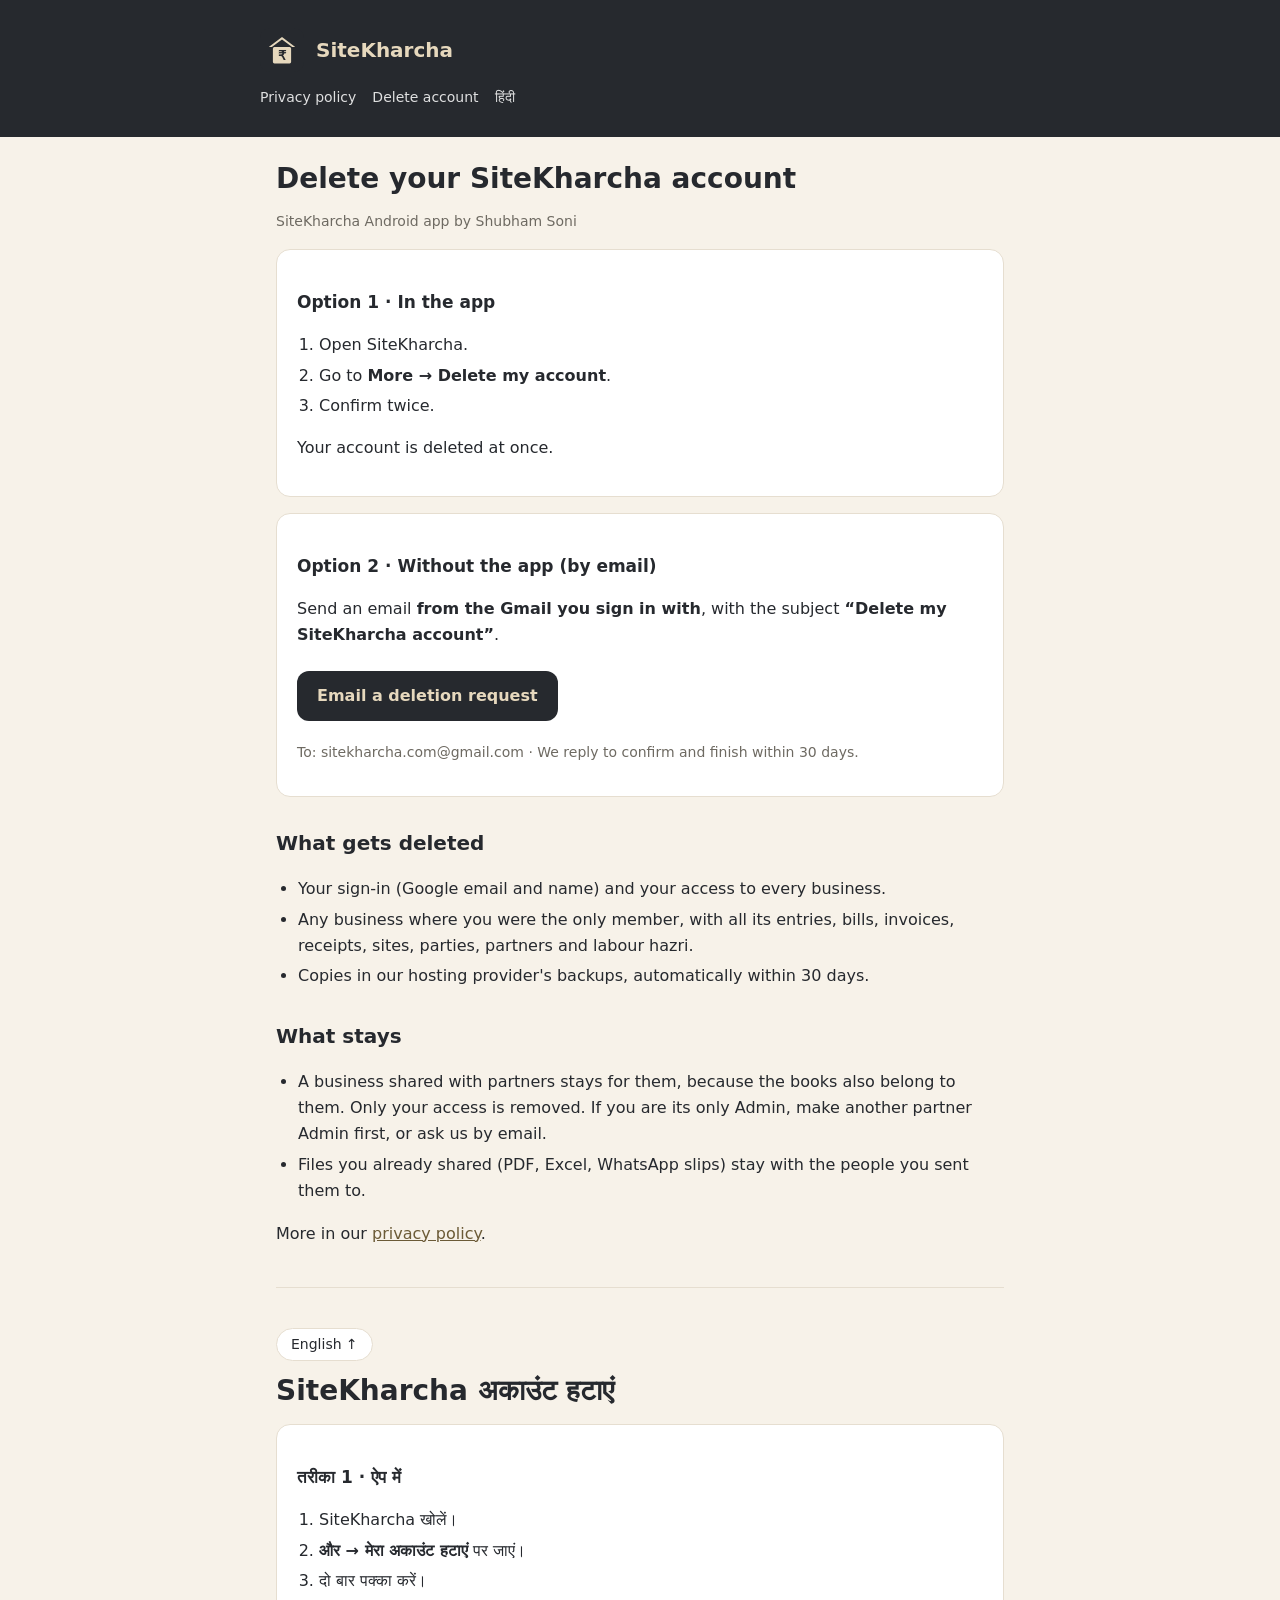
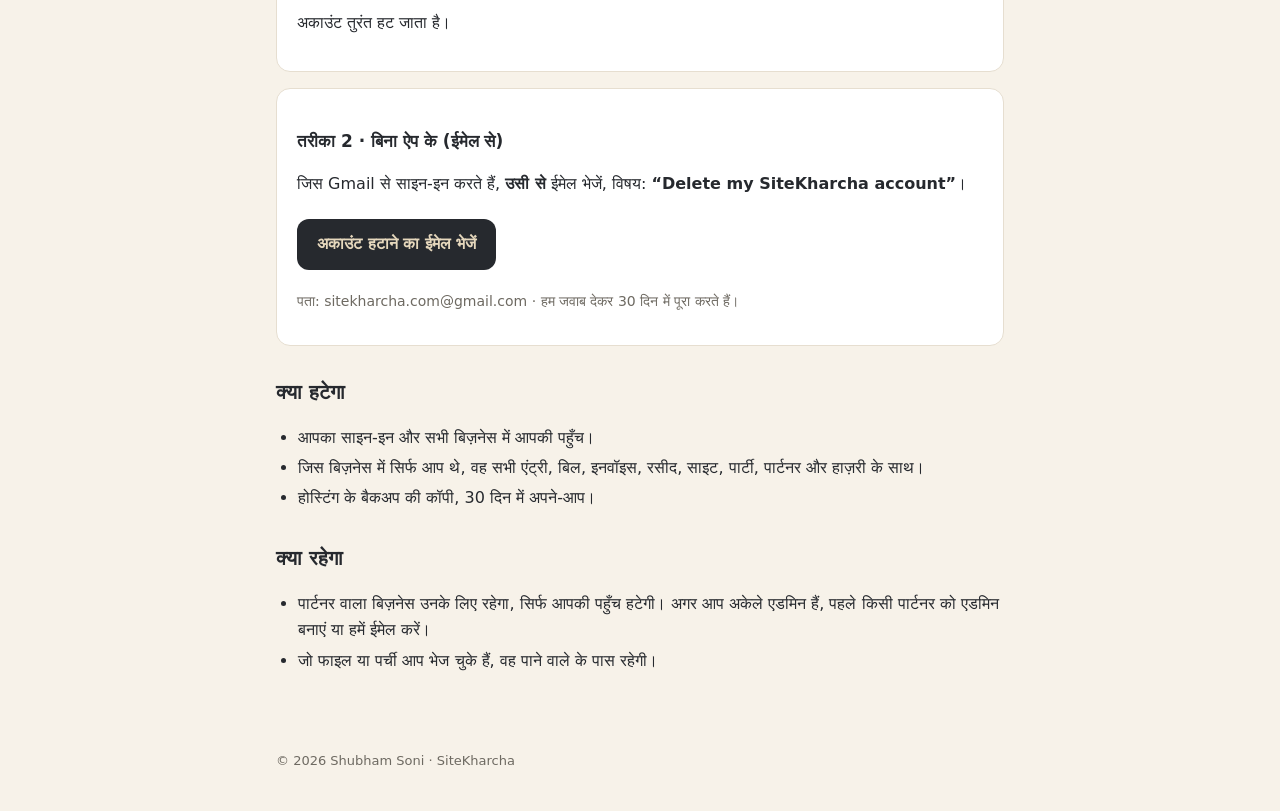
==== delete-account.html @ 2e1b4471 "SiteKharcha website: home, privacy policy, account deletion Co-Authored-By: Claude Opus 5.5 <noreply" ====
<!doctype html>
<html lang="en"><head><meta charset="utf-8"><meta name="viewport" content="width=device-width,initial-scale=1">
<title>Delete your SiteKharcha account</title><link rel="icon" href="icon.svg"><link rel="stylesheet" href="style.css"></head>
<body>
<header><div class="w"><a href="index.html"><img src="icon.svg" alt="">SiteKharcha</a>
<nav><a href="privacy.html">Privacy policy</a><a href="delete-account.html">Delete account</a><a href="#hindi">हिंदी</a></nav></div></header>
<main>
<h1>Delete your SiteKharcha account</h1>
<p class="mute">SiteKharcha Android app by Shubham Soni</p>

<div class="card">
<h3>Option 1 · In the app</h3>
<ol><li>Open SiteKharcha.</li><li>Go to <b>More → Delete my account</b>.</li><li>Confirm twice.</li></ol>
<p>Your account is deleted at once.</p>
</div>

<div class="card">
<h3>Option 2 · Without the app (by email)</h3>
<p>Send an email <b>from the Gmail you sign in with</b>, with the subject <b>“Delete my SiteKharcha account”</b>.</p>
<a class="btn" href="mailto:sitekharcha.com@gmail.com?subject=Delete%20my%20SiteKharcha%20account&body=Please%20delete%20my%20SiteKharcha%20account%20and%20data.">Email a deletion request</a>
<p class="mute">To: sitekharcha.com@gmail.com · We reply to confirm and finish within 30 days.</p>
</div>

<h2>What gets deleted</h2>
<ul>
<li>Your sign-in (Google email and name) and your access to every business.</li>
<li>Any business where you were the only member, with all its entries, bills, invoices, receipts, sites, parties, partners and labour hazri.</li>
<li>Copies in our hosting provider's backups, automatically within 30 days.</li>
</ul>
<h2>What stays</h2>
<ul>
<li>A business shared with partners stays for them, because the books also belong to them. Only your access is removed. If you are its only Admin, make another partner Admin first, or ask us by email.</li>
<li>Files you already shared (PDF, Excel, WhatsApp slips) stay with the people you sent them to.</li>
</ul>
<p>More in our <a href="privacy.html#deletion">privacy policy</a>.</p>

<hr id="hindi">
<a class="lang" href="#">English ↑</a>
<h1>SiteKharcha अकाउंट हटाएं</h1>
<div class="card"><h3>तरीका 1 · ऐप में</h3><ol><li>SiteKharcha खोलें।</li><li><b>और → मेरा अकाउंट हटाएं</b> पर जाएं।</li><li>दो बार पक्का करें।</li></ol><p>अकाउंट तुरंत हट जाता है।</p></div>
<div class="card"><h3>तरीका 2 · बिना ऐप के (ईमेल से)</h3><p>जिस Gmail से साइन-इन करते हैं, <b>उसी से</b> ईमेल भेजें, विषय: <b>“Delete my SiteKharcha account”</b>।</p>
<a class="btn" href="mailto:sitekharcha.com@gmail.com?subject=Delete%20my%20SiteKharcha%20account&body=Please%20delete%20my%20SiteKharcha%20account%20and%20data.">अकाउंट हटाने का ईमेल भेजें</a>
<p class="mute">पता: sitekharcha.com@gmail.com · हम जवाब देकर 30 दिन में पूरा करते हैं।</p></div>
<h2>क्या हटेगा</h2><ul><li>आपका साइन-इन और सभी बिज़नेस में आपकी पहुँच।</li><li>जिस बिज़नेस में सिर्फ आप थे, वह सभी एंट्री, बिल, इनवॉइस, रसीद, साइट, पार्टी, पार्टनर और हाज़री के साथ।</li><li>होस्टिंग के बैकअप की कॉपी, 30 दिन में अपने-आप।</li></ul>
<h2>क्या रहेगा</h2><ul><li>पार्टनर वाला बिज़नेस उनके लिए रहेगा, सिर्फ आपकी पहुँच हटेगी। अगर आप अकेले एडमिन हैं, पहले किसी पार्टनर को एडमिन बनाएं या हमें ईमेल करें।</li><li>जो फाइल या पर्ची आप भेज चुके हैं, वह पाने वाले के पास रहेगी।</li></ul>
</main>
<footer>© 2026 Shubham Soni · SiteKharcha</footer>
</body></html>
---- style.css ----
:root{--ink:#26292E;--beige:#E6D8BD;--bg:#F7F2E9;--line:#E6DED0;--mute:#6E6A62}
*{box-sizing:border-box}
body{margin:0;background:var(--bg);color:var(--ink);font:16px/1.65 system-ui,-apple-system,"Segoe UI",Roboto,"Noto Sans Devanagari",sans-serif}
header{background:var(--ink);color:var(--beige);padding:28px 16px}
header .w,main{max-width:760px;margin:0 auto}
header a{color:var(--beige);text-decoration:none;display:flex;align-items:center;gap:12px;font-size:20px;font-weight:600}
header img{width:44px;height:44px;border-radius:10px}
nav{margin-top:14px;display:flex;gap:16px;flex-wrap:wrap;font-size:14px}
nav a{font-size:14px;font-weight:500;color:#fff;opacity:.85}
main{padding:24px 16px 60px}
h1{font-size:28px;line-height:1.25;margin:0 0 6px}
h2{font-size:20px;margin:30px 0 8px}
h3{font-size:17px;margin:20px 0 6px}
.mute{color:var(--mute);font-size:14px}
.card{background:#fff;border:1px solid var(--line);border-radius:14px;padding:18px 20px;margin:16px 0}
.lang{display:inline-block;background:#fff;border:1px solid var(--line);border-radius:20px;padding:4px 14px;font-size:14px;color:var(--ink);text-decoration:none;margin-bottom:12px}
.btn{display:inline-block;background:var(--ink);color:var(--beige);text-decoration:none;font-weight:600;border-radius:12px;padding:12px 20px;margin:6px 0}
ul,ol{padding-left:22px}li{margin:4px 0}
a{color:#6B5A36}
hr{border:0;border-top:1px solid var(--line);margin:40px 0}
footer{max-width:760px;margin:0 auto;padding:0 16px 40px;color:var(--mute);font-size:13px}
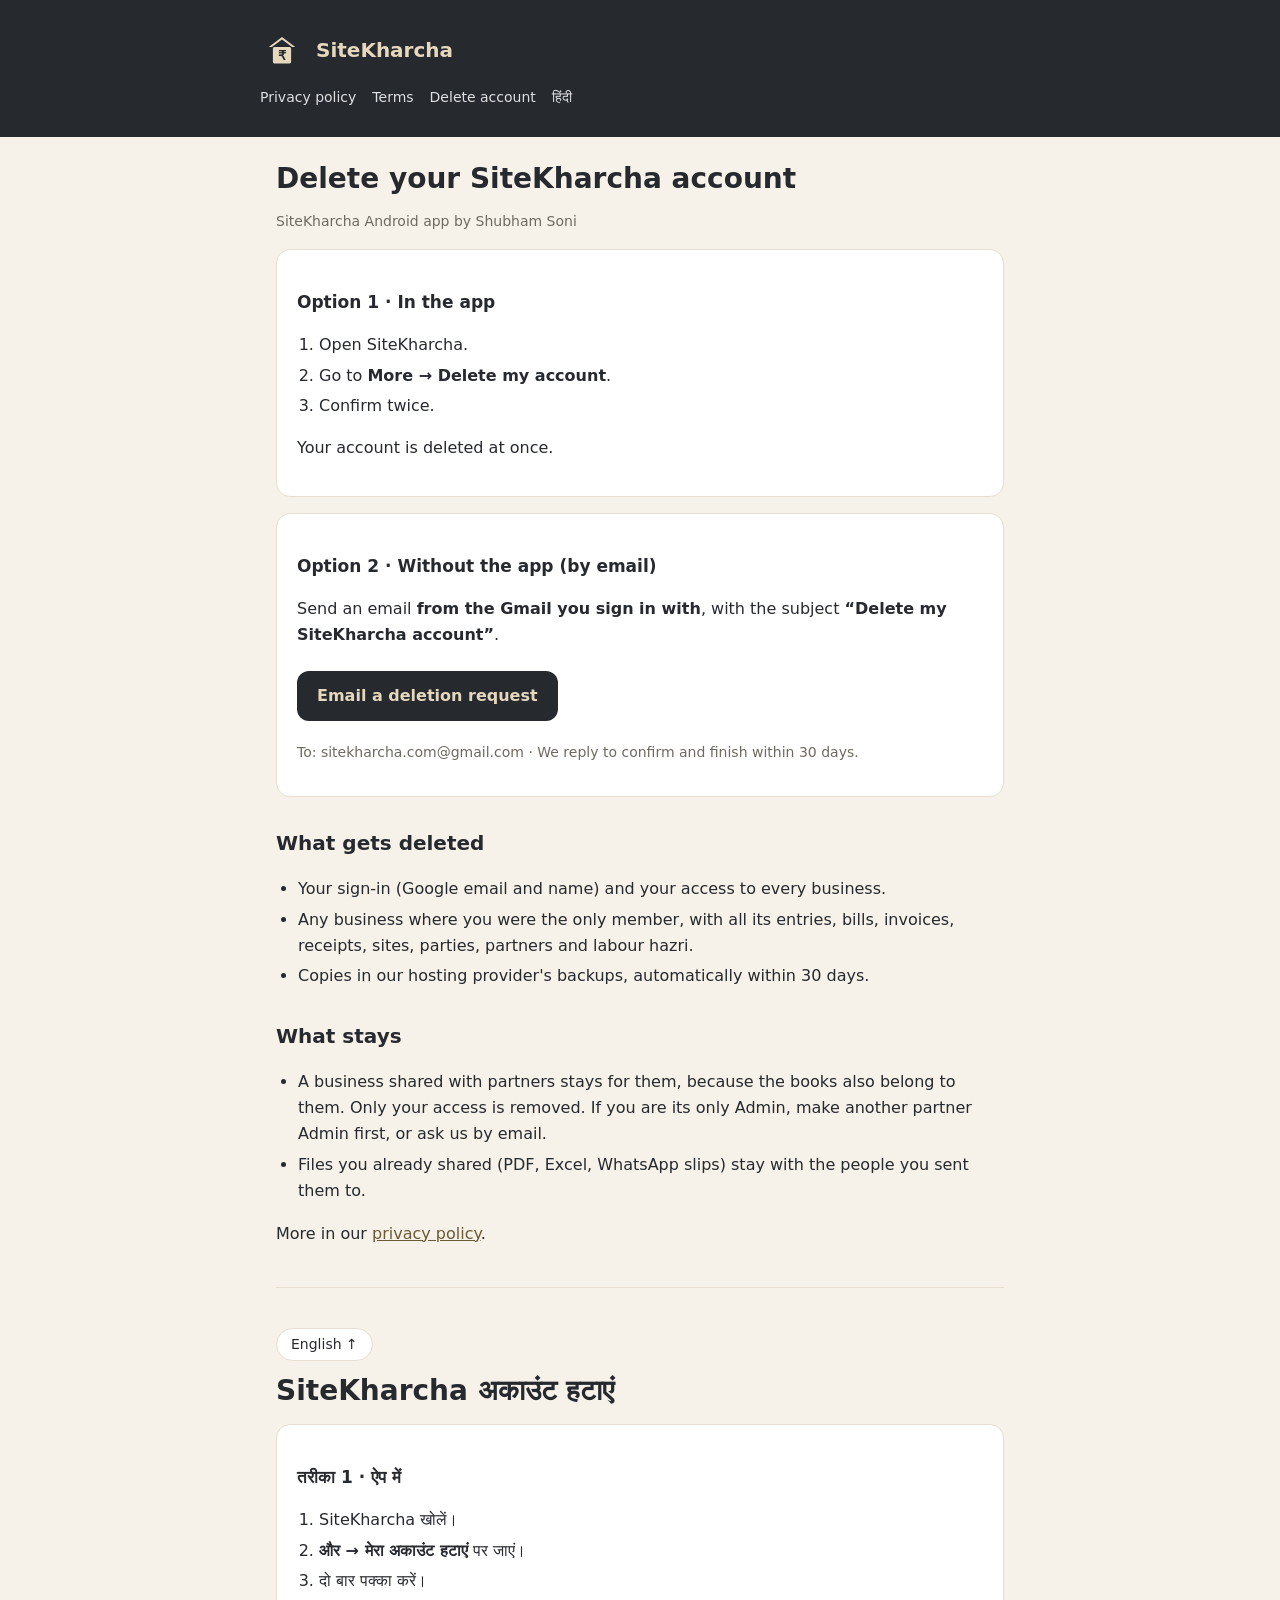
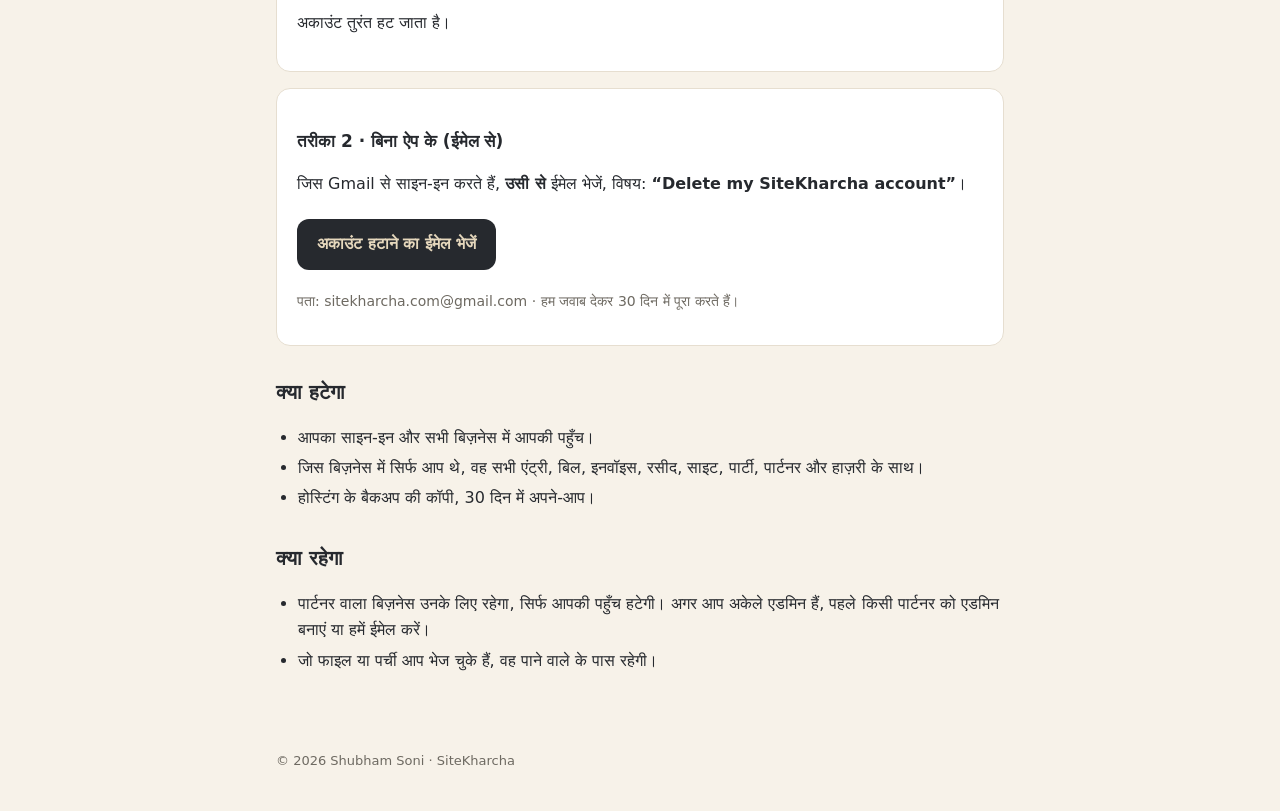
==== commit 920a7fc5: "Terms of use; privacy policy: DPDP rights, security, grievance contact; security headers Co-Authored" ====
--- a/delete-account.html
+++ b/delete-account.html
@@ -1,9 +1,11 @@
 <!doctype html>
 <html lang="en"><head><meta charset="utf-8"><meta name="viewport" content="width=device-width,initial-scale=1">
+<meta http-equiv="Content-Security-Policy" content="default-src 'self'; img-src 'self' data:; style-src 'self'; script-src 'none'; base-uri 'none'; form-action 'none'">
+<meta name="referrer" content="no-referrer">
 <title>Delete your SiteKharcha account</title><link rel="icon" href="icon.svg"><link rel="stylesheet" href="style.css"></head>
 <body>
 <header><div class="w"><a href="index.html"><img src="icon.svg" alt="">SiteKharcha</a>
-<nav><a href="privacy.html">Privacy policy</a><a href="delete-account.html">Delete account</a><a href="#hindi">हिंदी</a></nav></div></header>
+<nav><a href="privacy.html">Privacy policy</a><a href="terms.html">Terms</a><a href="delete-account.html">Delete account</a><a href="#hindi">हिंदी</a></nav></div></header>
 <main>
 <h1>Delete your SiteKharcha account</h1>
 <p class="mute">SiteKharcha Android app by Shubham Soni</p>
